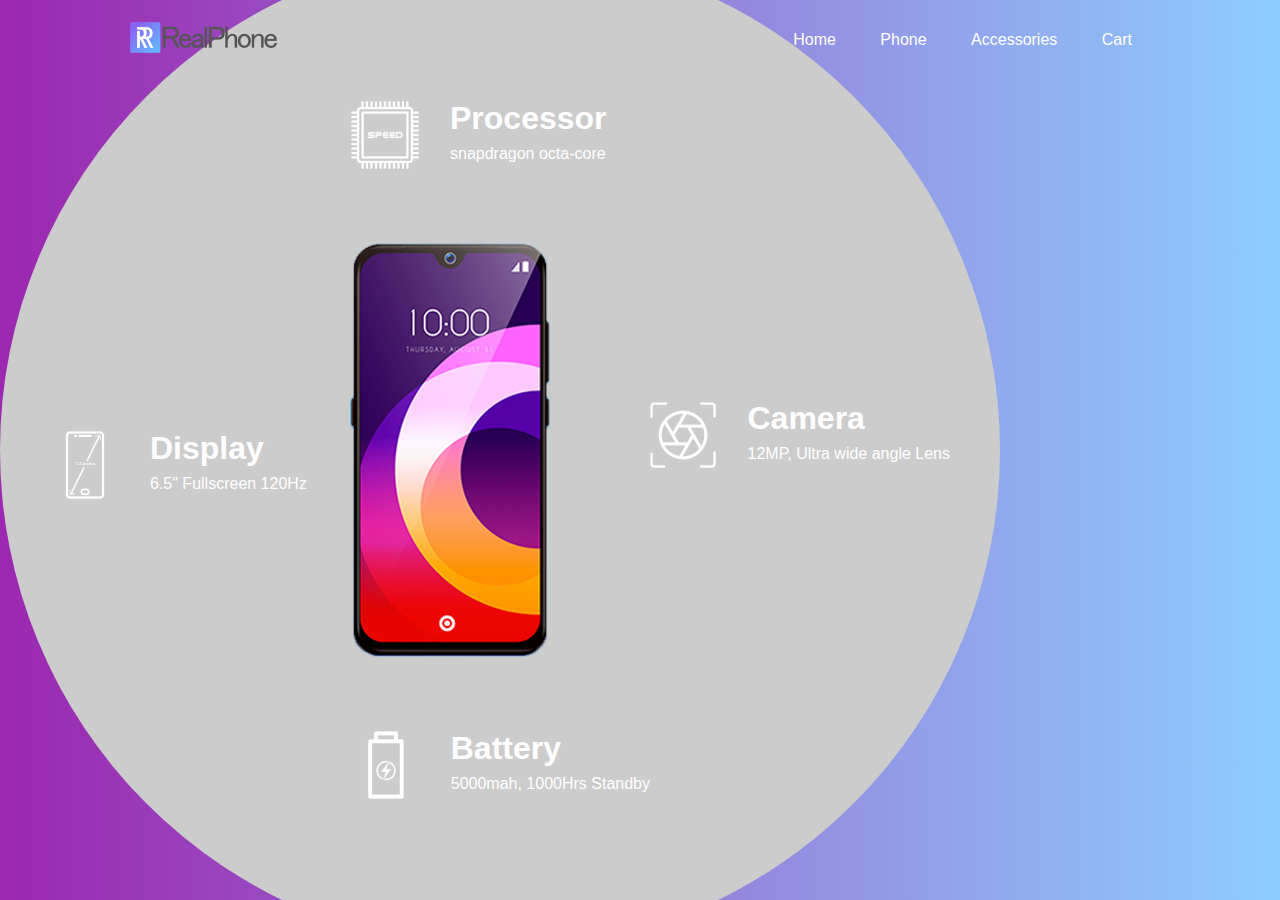
==== HTML-CSS-JAVASCRIPT-Project/index.html @ ad4ea1f3 "Added HTML-CSS-JAVASCRIPT project as combined.." ====
<!DOCTYPE html>
<html lang="en">
	<head>
		<title>My website</title>	
		<link href="style.css" rel="stylesheet">
	</head>
	<body>
	<div class = "main">
		<nav>
			<div class="logo">
				<img src="images/logo.png">
			</div>

			<div class="nav-links">
				<ul>
					<li><a href="#">Home</a></li>
					<li><a href="#">Phone</a></li>
					<li><a href="#">Accessories</a></li>
					<li><a href="#">Cart</a></li>
				</ul>
			</div>

		</nav>

		<div class="information">
			<img src="images/mobile.png" class="mobile">
			<div id ="circle">
				<div class="feature one">	
					<img src="images/camera.png">
					<div>
						<h1>Camera</h1>
						<p> 12MP, Ultra wide angle Lens </p>
					</div>
				</div>
				<div class="feature two">
					<img src="images/processor.png">
					<div>
						<h1>Processor</h1>
						<p> snapdragon octa-core </p>
					</div>
				</div>
				<div class="feature three">
					<img src="images/display.png">
					<div>
						<h1>Display</h1>
						<p> 6.5" Fullscreen 120Hz </p>
					</div>
				</div>
				<div class="feature four">
					<img src="images/battery.png">
					<div>
						<h1>Battery</h1>
						<p> 5000mah, 1000Hrs Standby</p>
					</div>
				</div>
			</div>
		</div>

	</div>

	</body>
</html>
---- HTML-CSS-JAVASCRIPT-Project/style.css ----
*{
	margin: 0;
	padding: 0;
	font-family: sans-serif;
}

.main{
	width: 100%;
	height: 100vh;
	position: relative;
	overflow: hidden;
	background: linear-gradient(to right, #9c27b0, #8ecdff);
}
nav{
	width: 80%;
	position: sticky;
	margin: 20px auto;
	z-index: 1;
	display: flex;
	align-items: center;
}
.logo{
	flex-basis: 20%;
}
.logo img{
	width: 150px;
}
.nav-links{
	flex: 1;
	text-align: right;
}
.nav-links ul li{
	list-style: none;
	display: inline-block;
	margin: 0 20px;

}
.nav-links ul li a{
	color: #fff;
	text-decoration: none;

}
.information{
	width: 1000px;
	height: 1000px;
	position: absolute;
	top: 50%;
	left: 0%;
	transform: translateY(-50%);
}
#circle{
	width: 1000px;
        height: 1000px;
        position: absolute;
        top: 0%;
        left: 0%;
	border-radius: 50%;
	background: #ccc;
}
.feature img{
	width: 70px;
}
.feature{
	position: absolute;
	display:flex;
	color: #fff;
}
.feature div{
	margin-left: 30px;
}
.feature div p{
	margin-top: 8px;
}
.one{
	top: 450px;
	right: 50px;
}
.two{
	top: 150px;
	left: 350px;
}
.three{
	bottom: 450px;
	left: 50px;
}
.four{
	bottom: 150px;
	right: 350px;
}
.mobile{
	width: 200px;
	position: absolute;
	top: 50%;
	left: 35%;
	transform: translateY(-50%);
	z-index: 1;
}
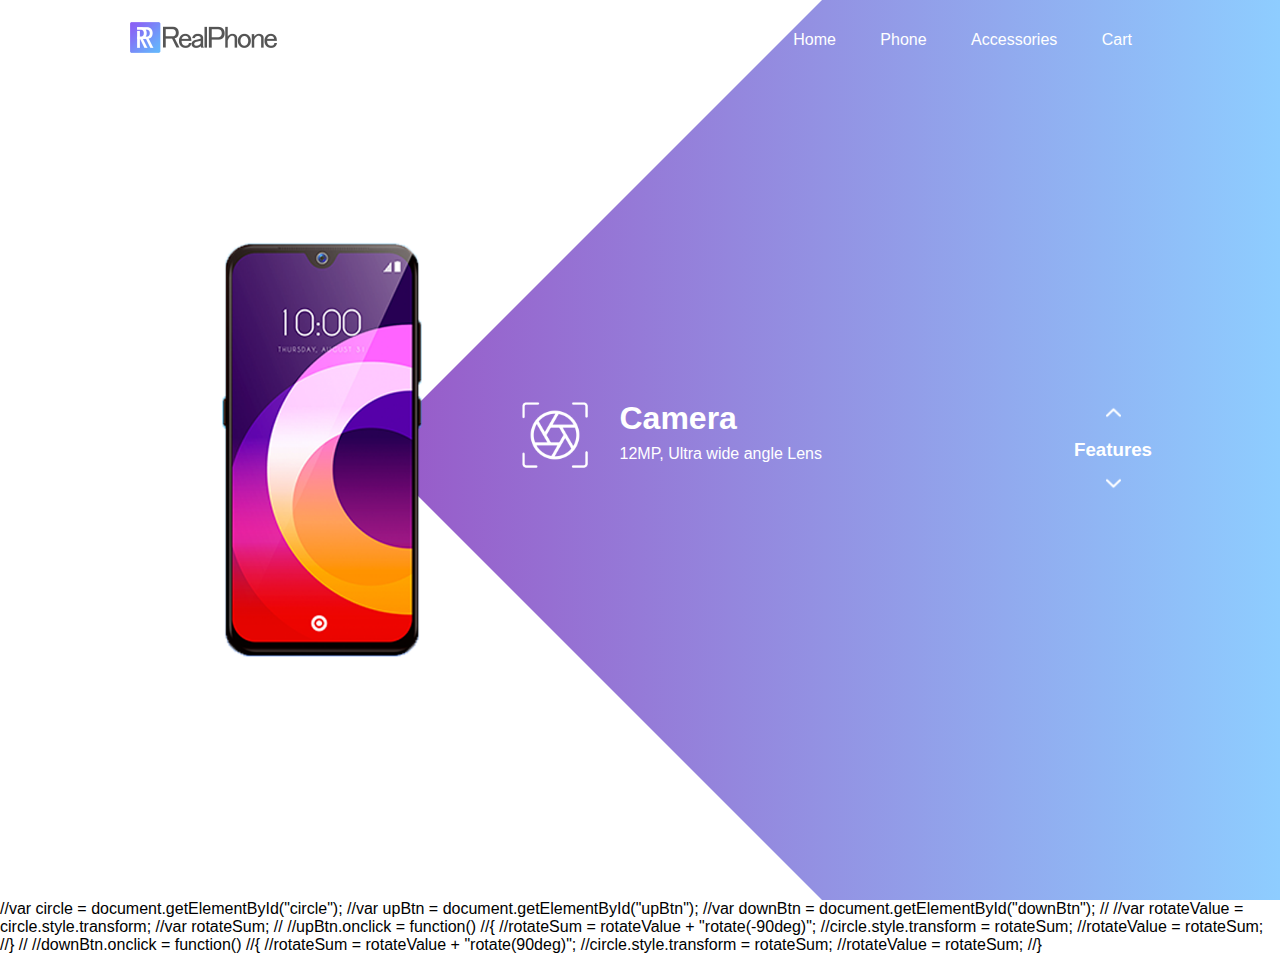
==== commit 5dd7ac63: "Completed full project." ====
--- a/HTML-CSS-JAVASCRIPT-Project/index.html
+++ b/HTML-CSS-JAVASCRIPT-Project/index.html
@@ -23,6 +23,7 @@
 		</nav>
 
 		<div class="information">
+			<div class="overlay"></div>
 			<img src="images/mobile.png" class="mobile">
 			<div id ="circle">
 				<div class="feature one">	
@@ -55,8 +56,35 @@
 				</div>
 			</div>
 		</div>
-
+		
+		<div class="controls">
+			<img src="images/arrow.png" id="upBtn">
+			<h3>Features</h3>
+			<img src="images/arrow.png" id="downBtn">
+		</div>
 	</div>
 
+		<script src="index.js"></script>
+
+		//var circle = document.getElementById("circle");
+		//var upBtn = document.getElementById("upBtn");
+		//var downBtn = document.getElementById("downBtn");
+//
+		//var rotateValue = circle.style.transform;
+		//var rotateSum;
+//
+		//upBtn.onclick = function()
+		//{	
+			//rotateSum = rotateValue + "rotate(-90deg)";
+			//circle.style.transform = rotateSum;
+			//rotateValue = rotateSum;
+		//}
+		//
+		//downBtn.onclick = function()
+		//{	
+			//rotateSum = rotateValue + "rotate(90deg)";
+			//circle.style.transform = rotateSum;
+			//rotateValue = rotateSum;
+		//}	
 	</body>
 </html>
--- a/HTML-CSS-JAVASCRIPT-Project/style.css
+++ b/HTML-CSS-JAVASCRIPT-Project/style.css
@@ -45,7 +45,7 @@
 	height: 1000px;
 	position: absolute;
 	top: 50%;
-	left: 0%;
+	left: -10%;
 	transform: translateY(-50%);
 }
 #circle{
@@ -55,7 +55,8 @@
         top: 0%;
         left: 0%;
 	border-radius: 50%;
-	background: #ccc;
+	transform: rotate(0deg);
+	transition: 1s;
 }
 .feature img{
 	width: 70px;
@@ -78,14 +79,18 @@
 .two{
 	top: 150px;
 	left: 350px;
+	transform: rotate(-90deg);
 }
 .three{
 	bottom: 450px;
 	left: 50px;
+	transform: rotate(-180deg);
+
 }
 .four{
 	bottom: 150px;
 	right: 350px;
+	transform: rotate(-270deg);
 }
 .mobile{
 	width: 200px;
@@ -94,6 +99,37 @@
 	left: 35%;
 	transform: translateY(-50%);
 	z-index: 1;
+}
+.controls{
+	position: absolute;
+	right: 10%;
+	top: 50%;
+	transform: translateY(-50%);
+	text-align: center;
+}
+.controls h3{
+	margin: 15px 0;
+	color: #fff;
+}
+#upBtn{
+	width: 15px;
+	cursor: pointer;
+}
+#downBtn{
+	width: 15px;
+	cursor: pointer;
+	transform: rotate(180deg);
+}
+.overlay{
+	width: 0;
+	height: 0;
+	border-top: 500px solid #fff;
+	border-right: 500px solid transparent;
+	border-bottom: 500px solid #fff;
+	border-left: 500px solid #fff;
+	position: absolute;
+	left: 0;
+	top: 0;
 }
 
 
@@ -111,5 +147,3 @@
 
 
 
-
-
